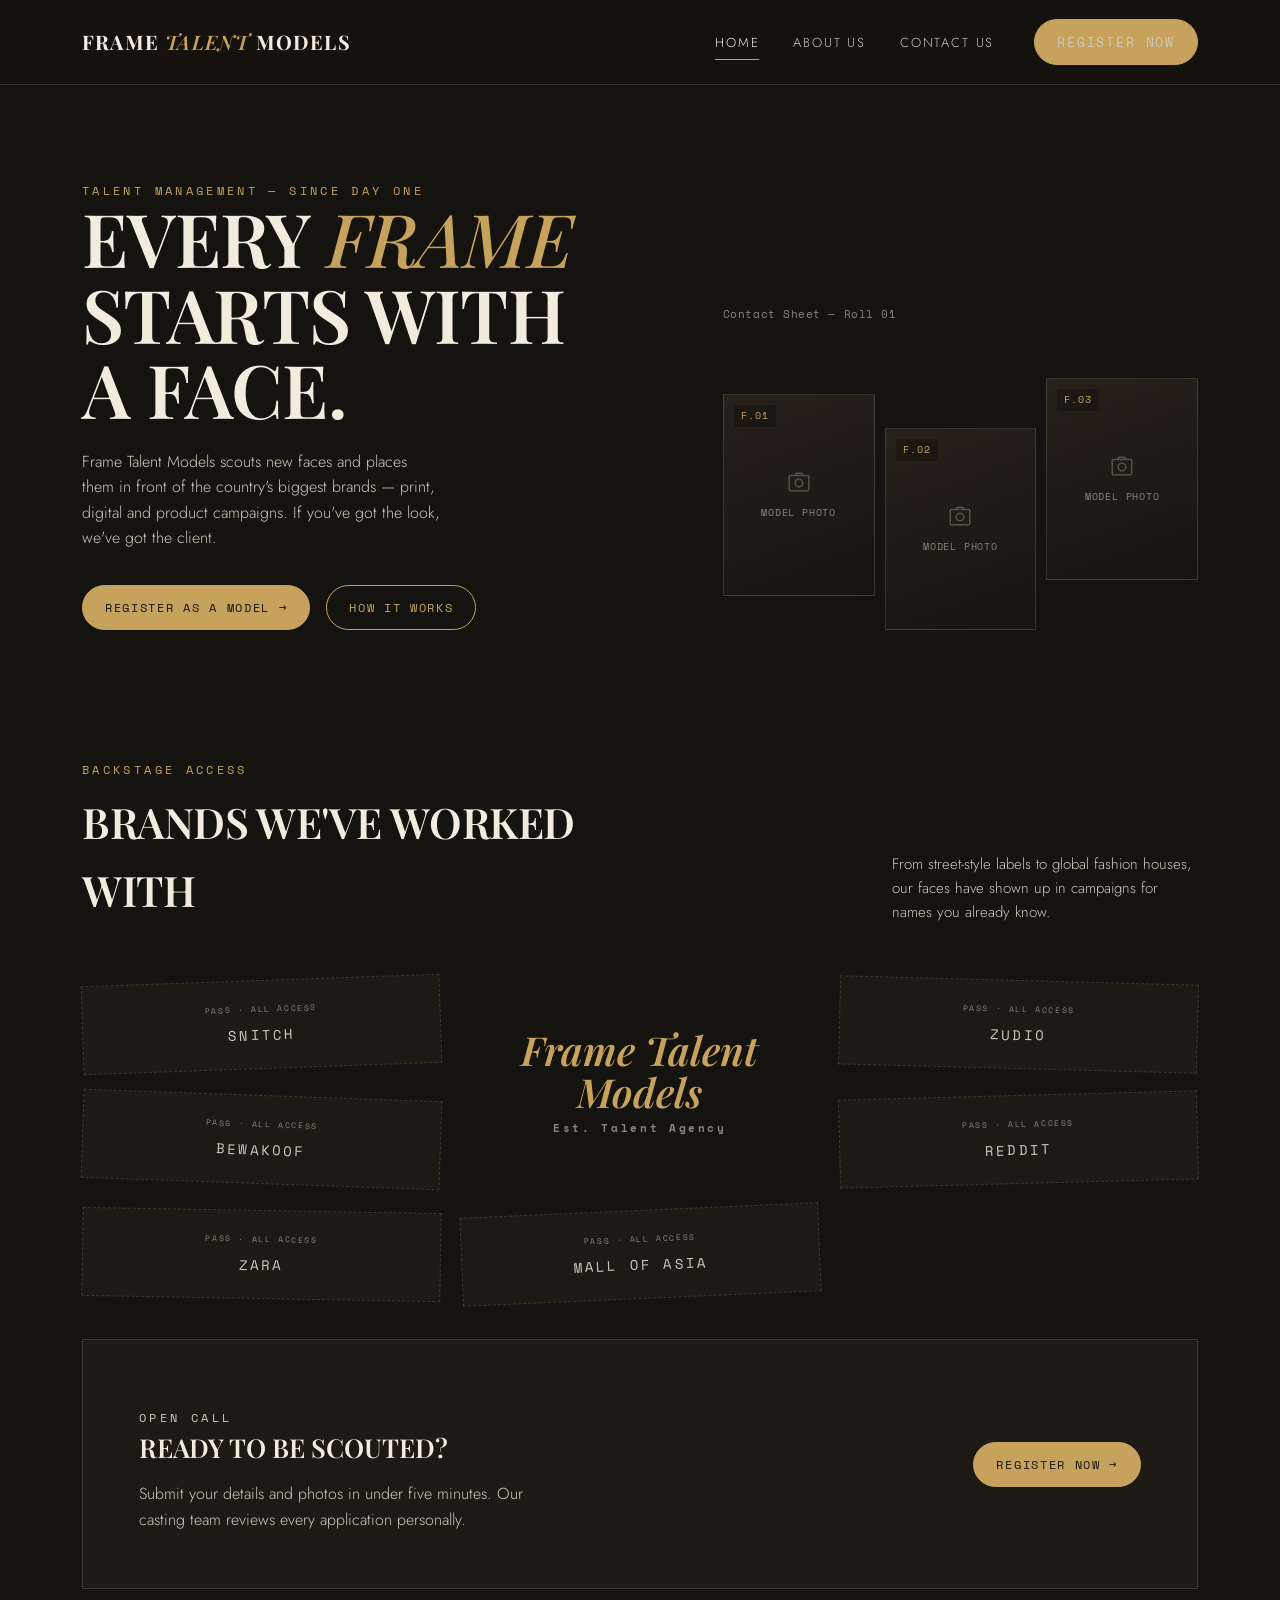
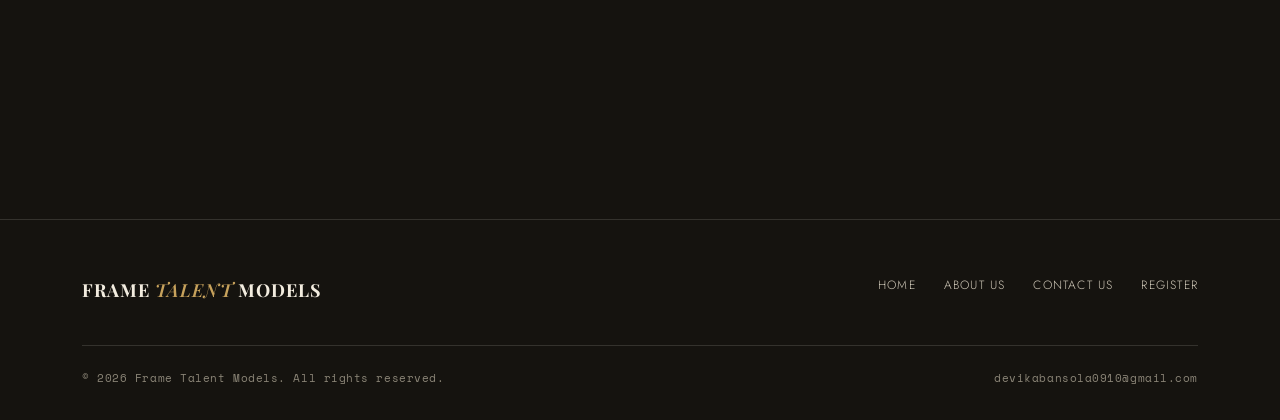
==== index.html @ 77455b9f "Add files via upload" ====
<!doctype html>
<html lang="en">
<head>
<meta charset="UTF-8">
<meta name="viewport" content="width=device-width, initial-scale=1.0">
<title>Frame Talent Models — Talent Management &amp; Modeling Agency</title>
<link rel="stylesheet" href="style.css">
</head>
<body>

<header class="site-header">
  <div class="wrap">
    <a href="index.html" class="logo">Frame <span>Talent</span> Models</a>
    <nav class="main-nav" id="mainNav">
      <ul>
        <li><a href="index.html" class="active">Home</a></li>
        <li><a href="about.html">About Us</a></li>
        <li><a href="contact.html">Contact Us</a></li>
      </ul>
      <a href="register.html" class="btn btn-solid">Register Now</a>
    </nav>
    <button class="nav-toggle" id="navToggle" aria-label="Toggle menu" aria-expanded="false">
      <span></span><span></span><span></span>
    </button>
  </div>
</header>

<main>
  <section class="hero">
    <div class="wrap">
      <div class="hero-top">
        <div>
          <p class="eyebrow">Talent Management — Since Day One</p>
          <h1>Every <em>Frame</em><br>Starts With<br>A Face.</h1>
          <p class="hero-copy">Frame Talent Models scouts new faces and places them in front of the country's biggest brands — print, digital and product campaigns. If you've got the look, we've got the client.</p>
          <div class="hero-cta">
            <a href="register.html" class="btn btn-solid">Register as a Model →</a>
            <a href="about.html" class="btn">How It Works</a>
          </div>
        </div>
        <div>
          <p class="hero-note">Contact Sheet — Roll 01</p>
          <div class="contact-sheet" aria-hidden="true">
            <div class="frame">
              <div class="frame-id">F.01</div>
              <div class="frame-placeholder">
                <svg viewBox="0 0 24 24" fill="none" stroke="currentColor" stroke-width="1.4"><rect x="3" y="6" width="18" height="14" rx="1"/><circle cx="12" cy="13" r="3.5"/><path d="M8 6l1.5-2h5L16 6"/></svg>
                Model photo
              </div>
            </div>
            <div class="frame">
              <div class="frame-id">F.02</div>
              <div class="frame-placeholder">
                <svg viewBox="0 0 24 24" fill="none" stroke="currentColor" stroke-width="1.4"><rect x="3" y="6" width="18" height="14" rx="1"/><circle cx="12" cy="13" r="3.5"/><path d="M8 6l1.5-2h5L16 6"/></svg>
                Model photo
              </div>
            </div>
            <div class="frame">
              <div class="frame-id">F.03</div>
              <div class="frame-placeholder">
                <svg viewBox="0 0 24 24" fill="none" stroke="currentColor" stroke-width="1.4"><rect x="3" y="6" width="18" height="14" rx="1"/><circle cx="12" cy="13" r="3.5"/><path d="M8 6l1.5-2h5L16 6"/></svg>
                Model photo
              </div>
            </div>
          </div>
        </div>
      </div>
    </div>
  </section>

  <section class="section brandwall">
    <div class="wrap">
      <div class="section-head">
        <div>
          <p class="eyebrow">Backstage Access</p>
          <h2>Brands We've Worked With</h2>
        </div>
        <p class="section-lede">From street-style labels to global fashion houses, our faces have shown up in campaigns for names you already know.</p>
      </div>

      <div class="pass-grid">
        <div class="pass" style="--r:-2deg">Snitch</div>
        <div class="pass" style="--r:1.5deg">Zudio</div>
        <div class="pass-center">
          <div class="stamp">Frame Talent<br>Models<small>Est. Talent Agency</small></div>
        </div>
        <div class="pass" style="--r:2deg">Bewakoof</div>
        <div class="pass" style="--r:-1.5deg">Reddit</div>
        <div class="pass" style="--r:1deg">Zara</div>
        <div class="pass" style="--r:-2.5deg">Mall of Asia</div>
      </div>
    </div>
  </section>

  <section class="section" style="padding-top:0">
    <div class="wrap">
      <div class="contact-card">
        <div>
          <p class="eyebrow">Open Call</p>
          <h3>Ready to be scouted?</h3>
          <p>Submit your details and photos in under five minutes. Our casting team reviews every application personally.</p>
        </div>
        <a href="register.html" class="btn btn-solid">Register Now →</a>
      </div>
    </div>
  </section>
</main>

<footer class="site-footer">
  <div class="wrap">
    <div class="footer-grid">
      <a href="index.html" class="logo">Frame <span>Talent</span> Models</a>
      <div class="footer-links">
        <a href="index.html">Home</a>
        <a href="about.html">About Us</a>
        <a href="contact.html">Contact Us</a>
        <a href="register.html">Register</a>
      </div>
    </div>
    <div class="footer-bottom">
      <span>© 2026 Frame Talent Models. All rights reserved.</span>
      <span>devikabansola0910@gmail.com</span>
    </div>
  </div>
</footer>

<script src="script.js"></script>
</body>
</html>
---- style.css ----
/* =========================================================
   FRAME TALENT MODELS — design tokens
   Palette: warm near-black ink, cream paper, muted gold,
   deep wine accent, taupe mist for quiet secondary text.
   Type: Playfair Display (editorial serif, used with restraint,
   italic for accent words) + Jost (clean geometric sans for
   nav/body) + Space Mono (backstage-pass / contact-sheet
   utility labels — ties to the "FRAME" in the brand name).
   ========================================================= */

@import url('https://fonts.googleapis.com/css2?family=Playfair+Display:ital,wght@0,500;0,600;0,700;1,500;1,600&family=Jost:wght@300;400;500;600&family=Space+Mono:wght@400;700&display=swap');

:root{
  --ink: #15130f;
  --ink-soft: #1d1a14;
  --paper: #f2ecdf;
  --paper-dim: #cfc8b8;
  --gold: #c7a25c;
  --wine: #5c1f2b;
  --mist: #8b8577;
  --line: rgba(242,236,223,0.14);

  --serif: 'Playfair Display', Georgia, serif;
  --sans: 'Jost', 'Helvetica Neue', Arial, sans-serif;
  --mono: 'Space Mono', monospace;

  --max: 1180px;
}

*,*::before,*::after{ box-sizing: border-box; }
html{ scroll-behavior: smooth; }
body{
  margin:0;
  background: var(--ink);
  color: var(--paper);
  font-family: var(--sans);
  font-weight: 300;
  line-height: 1.6;
  -webkit-font-smoothing: antialiased;
}
img{ max-width:100%; display:block; }
a{ color: inherit; text-decoration: none; }
h1,h2,h3{ font-family: var(--serif); font-weight: 600; margin: 0; }
p{ margin: 0; }
ul{ list-style:none; margin:0; padding:0; }
button{ font-family: inherit; cursor:pointer; }

:focus-visible{
  outline: 2px solid var(--gold);
  outline-offset: 3px;
}

.wrap{
  max-width: var(--max);
  margin: 0 auto;
  padding: 0 32px;
}

.eyebrow{
  font-family: var(--mono);
  font-size: 12px;
  letter-spacing: 0.28em;
  text-transform: uppercase;
  color: var(--gold);
}

/* ---------------- header ---------------- */
.site-header{
  position: sticky;
  top: 0;
  z-index: 50;
  background: rgba(21,19,15,0.86);
  backdrop-filter: blur(10px);
  border-bottom: 1px solid var(--line);
}
.site-header .wrap{
  display:flex;
  align-items:center;
  justify-content: space-between;
  height: 84px;
}
.logo{
  font-family: var(--serif);
  font-weight: 700;
  font-size: 20px;
  letter-spacing: 0.06em;
  text-transform: uppercase;
  white-space: nowrap;
}
.logo span{ color: var(--gold); font-style: italic; font-weight: 600;}

.main-nav{
  display:flex;
  align-items:center;
  gap: 40px;
}
.main-nav ul{
  display:flex;
  gap: 34px;
}
.main-nav a{
  font-size: 13px;
  letter-spacing: 0.14em;
  text-transform: uppercase;
  color: var(--paper-dim);
  transition: color .2s ease;
  position:relative;
}
.main-nav a:hover, .main-nav a.active{ color: var(--paper); }
.main-nav a.active::after{
  content:'';
  position:absolute;
  left:0; right:0; bottom:-8px;
  height:1px;
  background: var(--gold);
}
.btn{
  display:inline-flex;
  align-items:center;
  gap:8px;
  font-family: var(--mono);
  font-size: 12px;
  letter-spacing: 0.14em;
  text-transform: uppercase;
  padding: 12px 22px;
  border: 1px solid var(--gold);
  color: var(--gold);
  border-radius: 999px;
  transition: background .2s ease, color .2s ease, transform .2s ease;
  background: transparent;
}
.btn:hover{ background: var(--gold); color: var(--ink); transform: translateY(-1px); }
.btn-solid{
  background: var(--gold);
  color: var(--ink);
}
.btn-solid:hover{ background: var(--paper); border-color: var(--paper); }

.nav-toggle{
  display:none;
  flex-direction: column;
  gap: 5px;
  background:none;
  border:none;
  padding: 8px;
}
.nav-toggle span{
  width: 22px; height: 1px; background: var(--paper);
}

/* ---------------- footer ---------------- */
.site-footer{
  border-top: 1px solid var(--line);
  padding: 56px 0 32px;
  margin-top: 120px;
}
.footer-grid{
  display:flex;
  justify-content: space-between;
  align-items: flex-start;
  gap: 32px;
  flex-wrap: wrap;
}
.footer-grid .logo{ font-size: 18px; }
.footer-links{
  display:flex;
  gap: 28px;
}
.footer-links a{
  font-size: 12px;
  letter-spacing: 0.1em;
  text-transform: uppercase;
  color: var(--paper-dim);
}
.footer-links a:hover{ color: var(--gold); }
.footer-bottom{
  margin-top: 40px;
  padding-top: 24px;
  border-top: 1px solid var(--line);
  display:flex;
  justify-content: space-between;
  font-family: var(--mono);
  font-size: 11px;
  color: var(--mist);
  letter-spacing: 0.05em;
  flex-wrap:wrap;
  gap: 10px;
}

/* ---------------- hero ---------------- */
.hero{
  padding: 96px 0 60px;
  position: relative;
}
.hero-top{
  display:grid;
  grid-template-columns: 1.1fr 0.9fr;
  gap: 60px;
  align-items:end;
}
.hero h1{
  font-size: clamp(40px, 6vw, 74px);
  line-height: 1.02;
  letter-spacing: -0.01em;
  text-transform: uppercase;
}
.hero h1 em{
  font-style: italic;
  color: var(--gold);
  font-weight: 500;
}
.hero-copy{
  color: var(--paper-dim);
  font-size: 16px;
  max-width: 40ch;
  margin-top: 22px;
}
.hero-cta{
  display:flex;
  gap: 16px;
  margin-top: 34px;
  flex-wrap: wrap;
  align-items:center;
}
.hero-note{
  font-family: var(--mono);
  font-size: 11px;
  color: var(--mist);
  letter-spacing: 0.05em;
}

/* contact-sheet style photo grid — nods to "FRAME" */
.contact-sheet{
  display:grid;
  grid-template-columns: repeat(3, 1fr);
  gap: 10px;
  margin-top: 70px;
}
.frame{
  position:relative;
  aspect-ratio: 3/4;
  background:
    linear-gradient(160deg, #26221a 0%, #17140f 100%);
  border: 1px solid var(--line);
  overflow: hidden;
}
.frame:nth-child(2){ margin-top: 34px; }
.frame:nth-child(3){ margin-top: -16px; }
.frame img{ width:100%; height:100%; object-fit: cover; }
.frame .frame-id{
  position:absolute;
  left: 10px; top: 10px;
  font-family: var(--mono);
  font-size: 10px;
  letter-spacing: 0.1em;
  color: var(--gold);
  background: rgba(21,19,15,0.55);
  padding: 3px 7px;
}
.frame .frame-placeholder{
  position:absolute;
  inset:0;
  display:flex;
  align-items:center;
  justify-content:center;
  flex-direction: column;
  gap:10px;
  color: var(--mist);
  font-family: var(--mono);
  font-size: 10px;
  letter-spacing: 0.08em;
  text-align:center;
  padding: 10px;
  text-transform: uppercase;
}
.frame .frame-placeholder svg{ width:26px; height:26px; opacity:.5; }

/* ---------------- section shell ---------------- */
.section{ padding: 110px 0; }
.section-head{
  display:flex;
  justify-content: space-between;
  align-items: flex-end;
  gap: 24px;
  margin-bottom: 56px;
  flex-wrap: wrap;
}
.section-head h2{
  font-size: clamp(28px, 3.4vw, 42px);
  text-transform: uppercase;
  letter-spacing: -0.01em;
  margin-top: 10px;
  max-width: 20ch;
}
.section-lede{
  max-width: 34ch;
  color: var(--paper-dim);
  font-size: 15px;
}

/* ---------------- brand wall (signature element) ---------------- */
.brandwall{
  position:relative;
  padding: 70px 0 40px;
}
.pass-grid{
  display:grid;
  grid-template-columns: repeat(3, 1fr);
  grid-template-rows: repeat(2, auto);
  gap: 26px 20px;
  align-items:center;
  position:relative;
}
.pass{
  border: 1px dashed var(--line);
  padding: 22px 10px;
  text-align:center;
  font-family: var(--mono);
  font-size: 14px;
  letter-spacing: 0.16em;
  text-transform: uppercase;
  color: var(--paper-dim);
  transform: rotate(var(--r,0deg));
  transition: color .2s ease, border-color .2s ease, transform .2s ease;
  background: var(--ink-soft);
}
.pass:hover{ color: var(--gold); border-color: var(--gold); transform: rotate(0deg); }
.pass::before{
  content:'PASS · ALL ACCESS';
  display:block;
  font-size: 8px;
  letter-spacing: 0.2em;
  color: var(--mist);
  margin-bottom: 8px;
}
.pass-center{
  grid-column: 2;
  grid-row: 1 / 3;
  display:flex;
  align-items:center;
  justify-content:center;
  text-align:center;
  border: none;
  background: none;
  padding: 0 6px;
}
.pass-center .stamp{
  font-family: var(--serif);
  font-style: italic;
  font-weight: 600;
  font-size: clamp(26px, 3.2vw, 40px);
  color: var(--gold);
  line-height: 1.05;
}
.pass-center .stamp small{
  display:block;
  font-family: var(--mono);
  font-style: normal;
  font-size: 11px;
  letter-spacing: 0.24em;
  color: var(--mist);
  margin-top: 10px;
}

/* ---------------- about page ---------------- */
.about-grid{
  display:grid;
  grid-template-columns: 0.9fr 1.1fr;
  gap: 70px;
  align-items:start;
}
.about-grid .frame{ aspect-ratio: 4/5; }
.about-copy p{ color: var(--paper-dim); margin-bottom: 20px; font-size: 16px; }
.about-copy p:last-child{ margin-bottom:0; }
.stat-row{
  display:flex;
  gap: 48px;
  margin-top: 46px;
  flex-wrap: wrap;
}
.stat-row .stat b{
  display:block;
  font-family: var(--serif);
  font-size: 34px;
  color: var(--gold);
}
.stat-row .stat span{
  font-family: var(--mono);
  font-size: 11px;
  letter-spacing: 0.1em;
  color: var(--mist);
  text-transform: uppercase;
}

.step-list{
  margin-top: 20px;
  border-top: 1px solid var(--line);
}
.step{
  display:grid;
  grid-template-columns: 70px 1fr;
  gap: 24px;
  padding: 28px 0;
  border-bottom: 1px solid var(--line);
}
.step .num{
  font-family: var(--mono);
  color: var(--gold);
  font-size: 13px;
}
.step h3{ font-size: 19px; text-transform: uppercase; letter-spacing: 0.01em; }
.step p{ color: var(--paper-dim); margin-top: 8px; font-size: 15px; max-width: 55ch; }

/* ---------------- contact page ---------------- */
.contact-card{
  border: 1px solid var(--line);
  background: var(--ink-soft);
  padding: 56px;
  display:grid;
  grid-template-columns: 1fr auto;
  align-items:center;
  gap: 30px;
}
.contact-card h3{ font-size: 26px; text-transform: uppercase; }
.contact-card p{ color: var(--paper-dim); margin-top: 12px; max-width: 46ch; }
.contact-details{
  display:grid;
  gap: 26px;
  margin-top: 50px;
  grid-template-columns: repeat(3, 1fr);
}
.contact-details .item span.eyebrow{ display:block; margin-bottom: 10px; }
.contact-details .item p{ color: var(--paper-dim); font-size: 15px; }

/* ---------------- register form ---------------- */
.form-shell{
  border: 1px solid var(--line);
  background: var(--ink-soft);
  padding: 56px;
}
.form-grid{
  display:grid;
  grid-template-columns: 1fr 1fr;
  gap: 26px 28px;
}
.field{ display:flex; flex-direction:column; gap:9px; }
.field.full{ grid-column: 1 / -1; }
.field label{
  font-family: var(--mono);
  font-size: 11px;
  letter-spacing: 0.12em;
  text-transform: uppercase;
  color: var(--mist);
}
.field input[type=text],
.field input[type=email],
.field input[type=tel],
.field input[type=date],
.field input[type=url],
.field select{
  background: transparent;
  border: none;
  border-bottom: 1px solid var(--line);
  padding: 12px 2px;
  color: var(--paper);
  font-family: var(--sans);
  font-size: 15px;
  border-radius: 0;
  transition: border-color .2s ease;
}
.field select{ appearance:none; -webkit-appearance:none; }
.field select option{ background: var(--ink); color: var(--paper); }
.field input:focus, .field select:focus{ border-color: var(--gold); }
.select-wrap{ position:relative; }
.select-wrap::after{
  content:'▾';
  position:absolute; right:4px; top:12px;
  color: var(--gold); font-size: 12px; pointer-events:none;
}

.file-field{
  border: 1px dashed var(--line);
  padding: 20px;
  display:flex;
  align-items:center;
  justify-content: space-between;
  gap: 16px;
  flex-wrap: wrap;
  transition: border-color .2s ease;
}
.file-field:hover{ border-color: var(--gold); }
.file-field .file-meta{ display:flex; flex-direction:column; gap:4px; }
.file-field .file-meta .name{ font-size: 14px; color: var(--paper-dim); }
.file-field .file-name-out{
  font-family: var(--mono);
  font-size: 11px;
  color: var(--gold);
}
.file-btn{
  position:relative;
  overflow:hidden;
  display:inline-block;
}
.file-btn input[type=file]{
  position:absolute; inset:0; opacity:0; cursor:pointer; width:100%; height:100%;
}

.submit-row{
  margin-top: 40px;
  display:flex;
  align-items:center;
  gap: 24px;
  flex-wrap: wrap;
}
.form-note{
  font-family: var(--mono);
  font-size: 11px;
  color: var(--mist);
  letter-spacing: 0.03em;
  max-width: 42ch;
}

.status-panel{
  display:none;
  text-align:center;
  padding: 70px 20px;
}
.status-panel.show{ display:block; }
.status-panel .eyebrow{ display:block; margin-bottom: 18px; }
.status-panel h3{ font-size: clamp(26px, 3.4vw, 38px); text-transform: uppercase; }
.status-panel p{ color: var(--paper-dim); max-width: 46ch; margin: 18px auto 0; }
.status-panel .btn{ margin-top: 34px; }
.status-panel.error h3{ color: var(--wine); }

@media (max-width: 860px){
  .hero-top{ grid-template-columns: 1fr; gap: 34px; }
  .about-grid{ grid-template-columns: 1fr; }
  .form-grid{ grid-template-columns: 1fr; }
  .contact-details{ grid-template-columns: 1fr; }
  .contact-card{ grid-template-columns: 1fr; text-align:left; }
  .pass-grid{ grid-template-columns: repeat(2, 1fr); }
  .pass-center{ grid-column: 1 / -1; grid-row: auto; padding: 30px 0; }
  .main-nav{ position: fixed; inset: 84px 0 0 0; background: var(--ink); flex-direction:column; align-items:flex-start; padding: 40px 32px; gap: 34px; transform: translateX(100%); transition: transform .3s ease; }
  .main-nav.open{ transform: translateX(0); }
  .main-nav ul{ flex-direction:column; gap: 22px; }
  .main-nav a{ font-size: 15px; }
  .nav-toggle{ display:flex; }
}
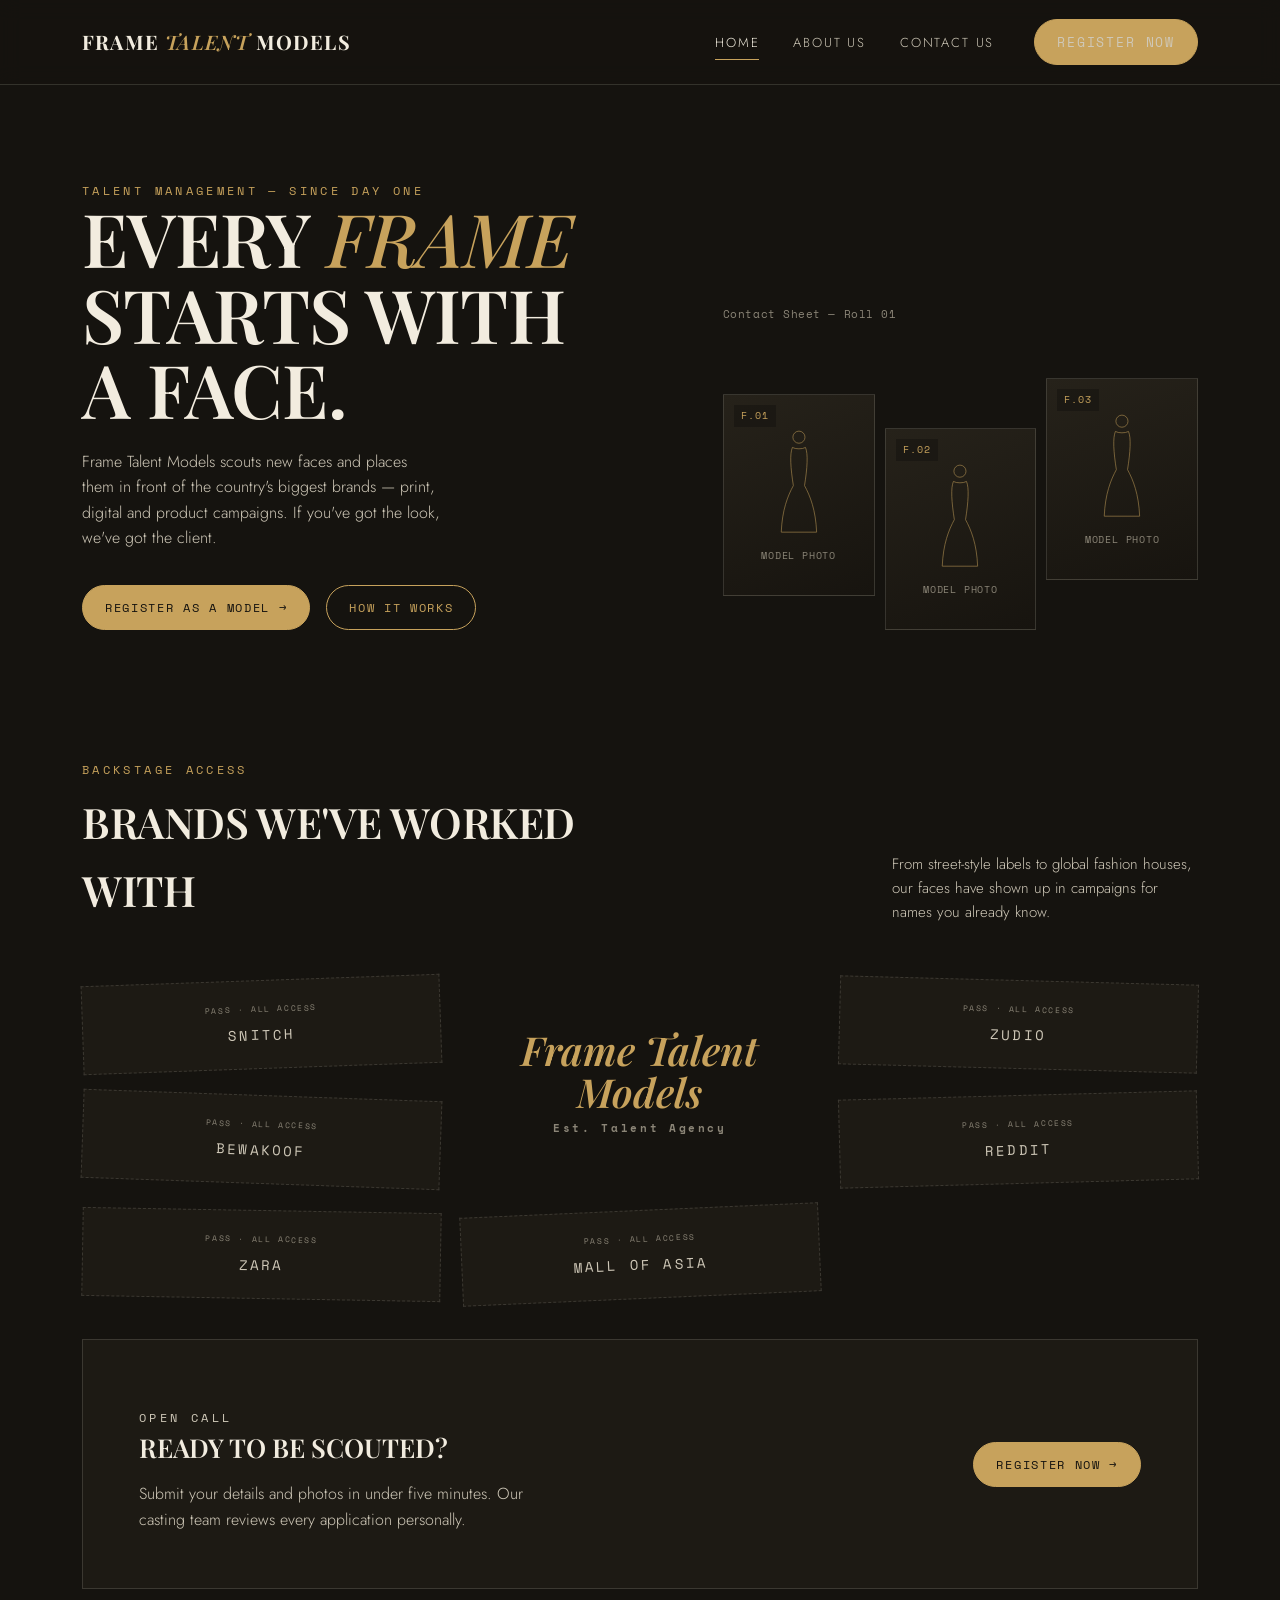
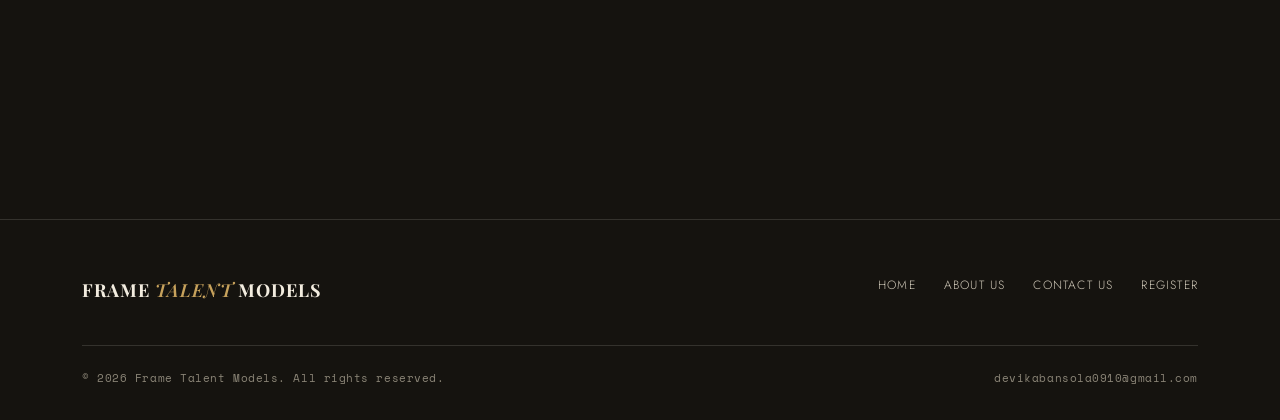
==== commit 266594c0: "Add files via upload" ====
--- a/index.html
+++ b/index.html
@@ -44,21 +44,30 @@
             <div class="frame">
               <div class="frame-id">F.01</div>
               <div class="frame-placeholder">
-                <svg viewBox="0 0 24 24" fill="none" stroke="currentColor" stroke-width="1.4"><rect x="3" y="6" width="18" height="14" rx="1"/><circle cx="12" cy="13" r="3.5"/><path d="M8 6l1.5-2h5L16 6"/></svg>
+                <svg class="figure-art" viewBox="0 0 120 240" fill="none" stroke="currentColor" stroke-width="1.4">
+                  <circle cx="60" cy="24" r="13"/>
+                  <path d="M46,46 C40,60 42,90 48,128 C36,150 24,180 22,228 L98,228 C96,180 84,150 72,128 C78,90 80,60 74,46 C68,50 52,50 46,46 Z"/>
+                </svg>
                 Model photo
               </div>
             </div>
             <div class="frame">
               <div class="frame-id">F.02</div>
               <div class="frame-placeholder">
-                <svg viewBox="0 0 24 24" fill="none" stroke="currentColor" stroke-width="1.4"><rect x="3" y="6" width="18" height="14" rx="1"/><circle cx="12" cy="13" r="3.5"/><path d="M8 6l1.5-2h5L16 6"/></svg>
+                <svg class="figure-art" viewBox="0 0 120 240" fill="none" stroke="currentColor" stroke-width="1.4">
+                  <circle cx="60" cy="24" r="13"/>
+                  <path d="M46,46 C40,60 42,90 48,128 C36,150 24,180 22,228 L98,228 C96,180 84,150 72,128 C78,90 80,60 74,46 C68,50 52,50 46,46 Z"/>
+                </svg>
                 Model photo
               </div>
             </div>
             <div class="frame">
               <div class="frame-id">F.03</div>
               <div class="frame-placeholder">
-                <svg viewBox="0 0 24 24" fill="none" stroke="currentColor" stroke-width="1.4"><rect x="3" y="6" width="18" height="14" rx="1"/><circle cx="12" cy="13" r="3.5"/><path d="M8 6l1.5-2h5L16 6"/></svg>
+                <svg class="figure-art" viewBox="0 0 120 240" fill="none" stroke="currentColor" stroke-width="1.4">
+                  <circle cx="60" cy="24" r="13"/>
+                  <path d="M46,46 C40,60 42,90 48,128 C36,150 24,180 22,228 L98,228 C96,180 84,150 72,128 C78,90 80,60 74,46 C68,50 52,50 46,46 Z"/>
+                </svg>
                 Model photo
               </div>
             </div>
--- a/style.css
+++ b/style.css
@@ -274,6 +274,7 @@
   text-transform: uppercase;
 }
 .frame .frame-placeholder svg{ width:26px; height:26px; opacity:.5; }
+.frame .frame-placeholder svg.figure-art{ width:auto; height:62%; opacity:.8; color: var(--gold); }
 
 /* ---------------- section shell ---------------- */
 .section{ padding: 110px 0; }
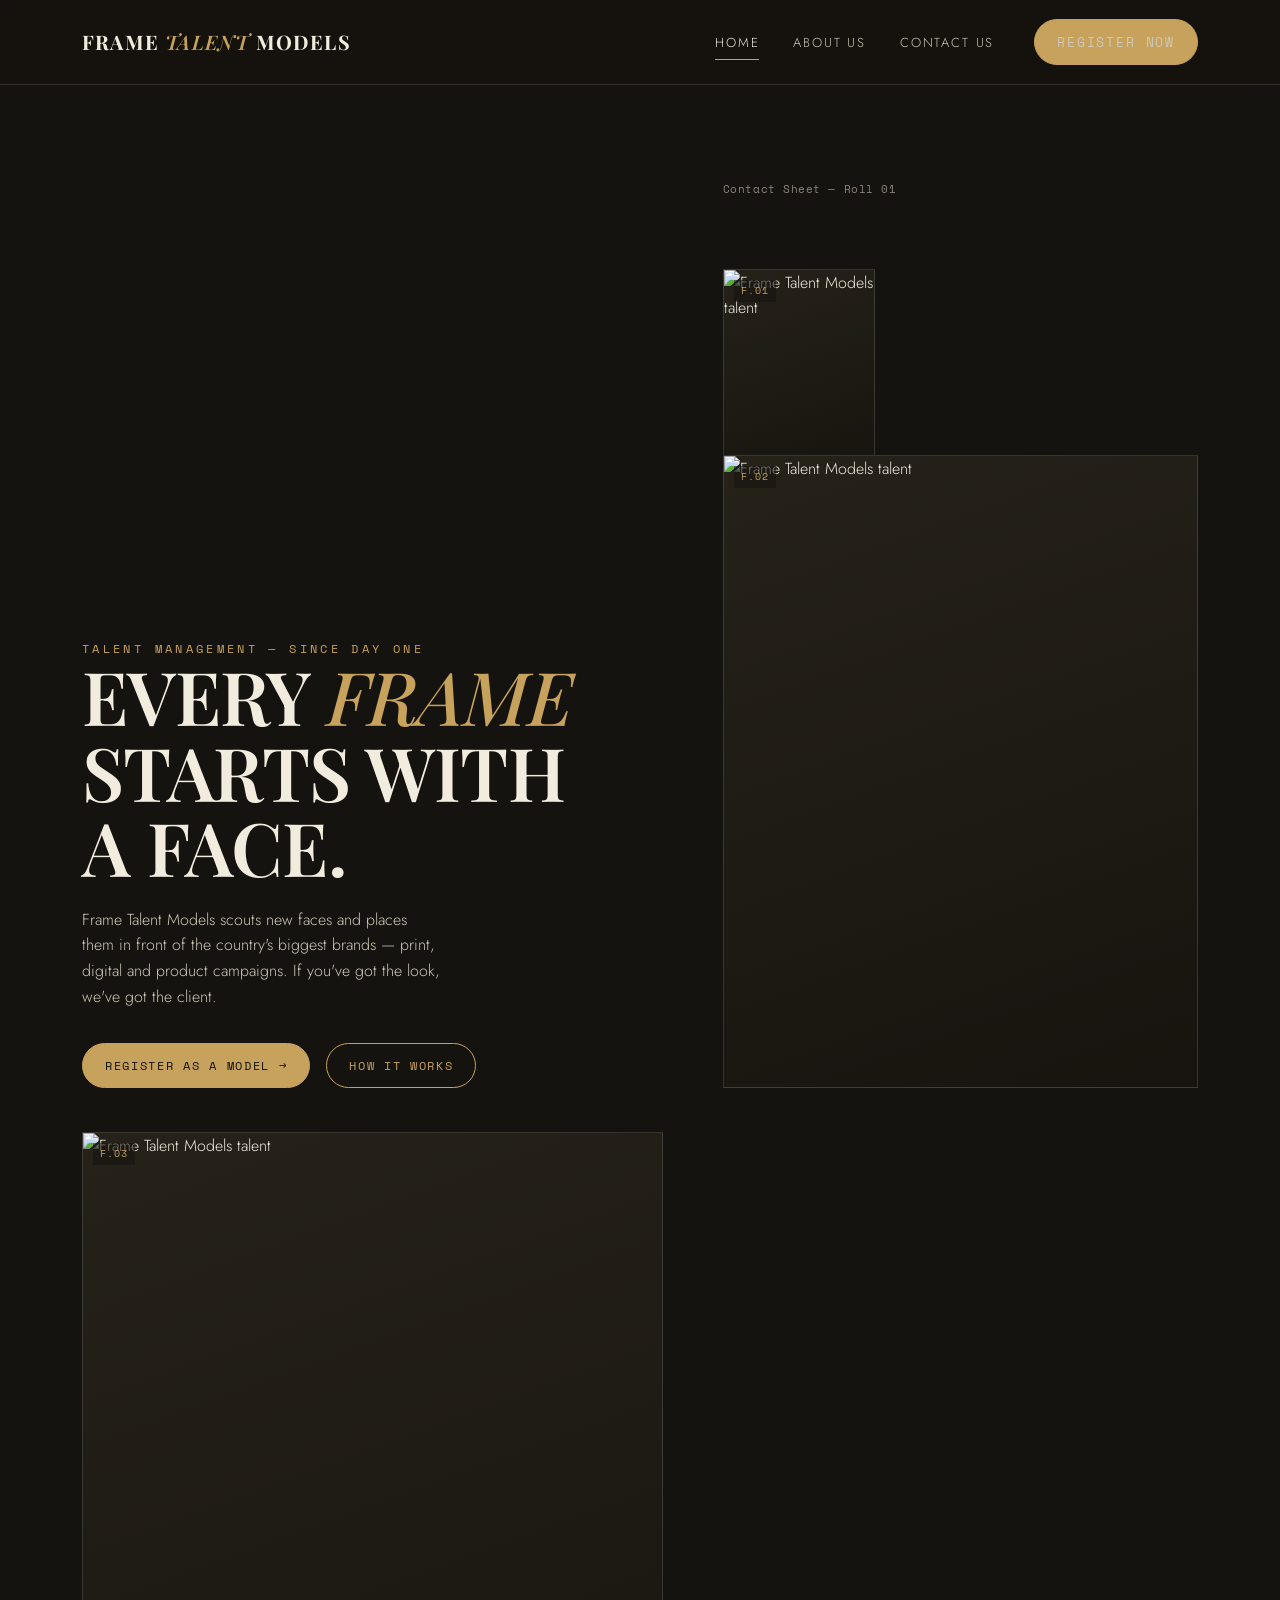
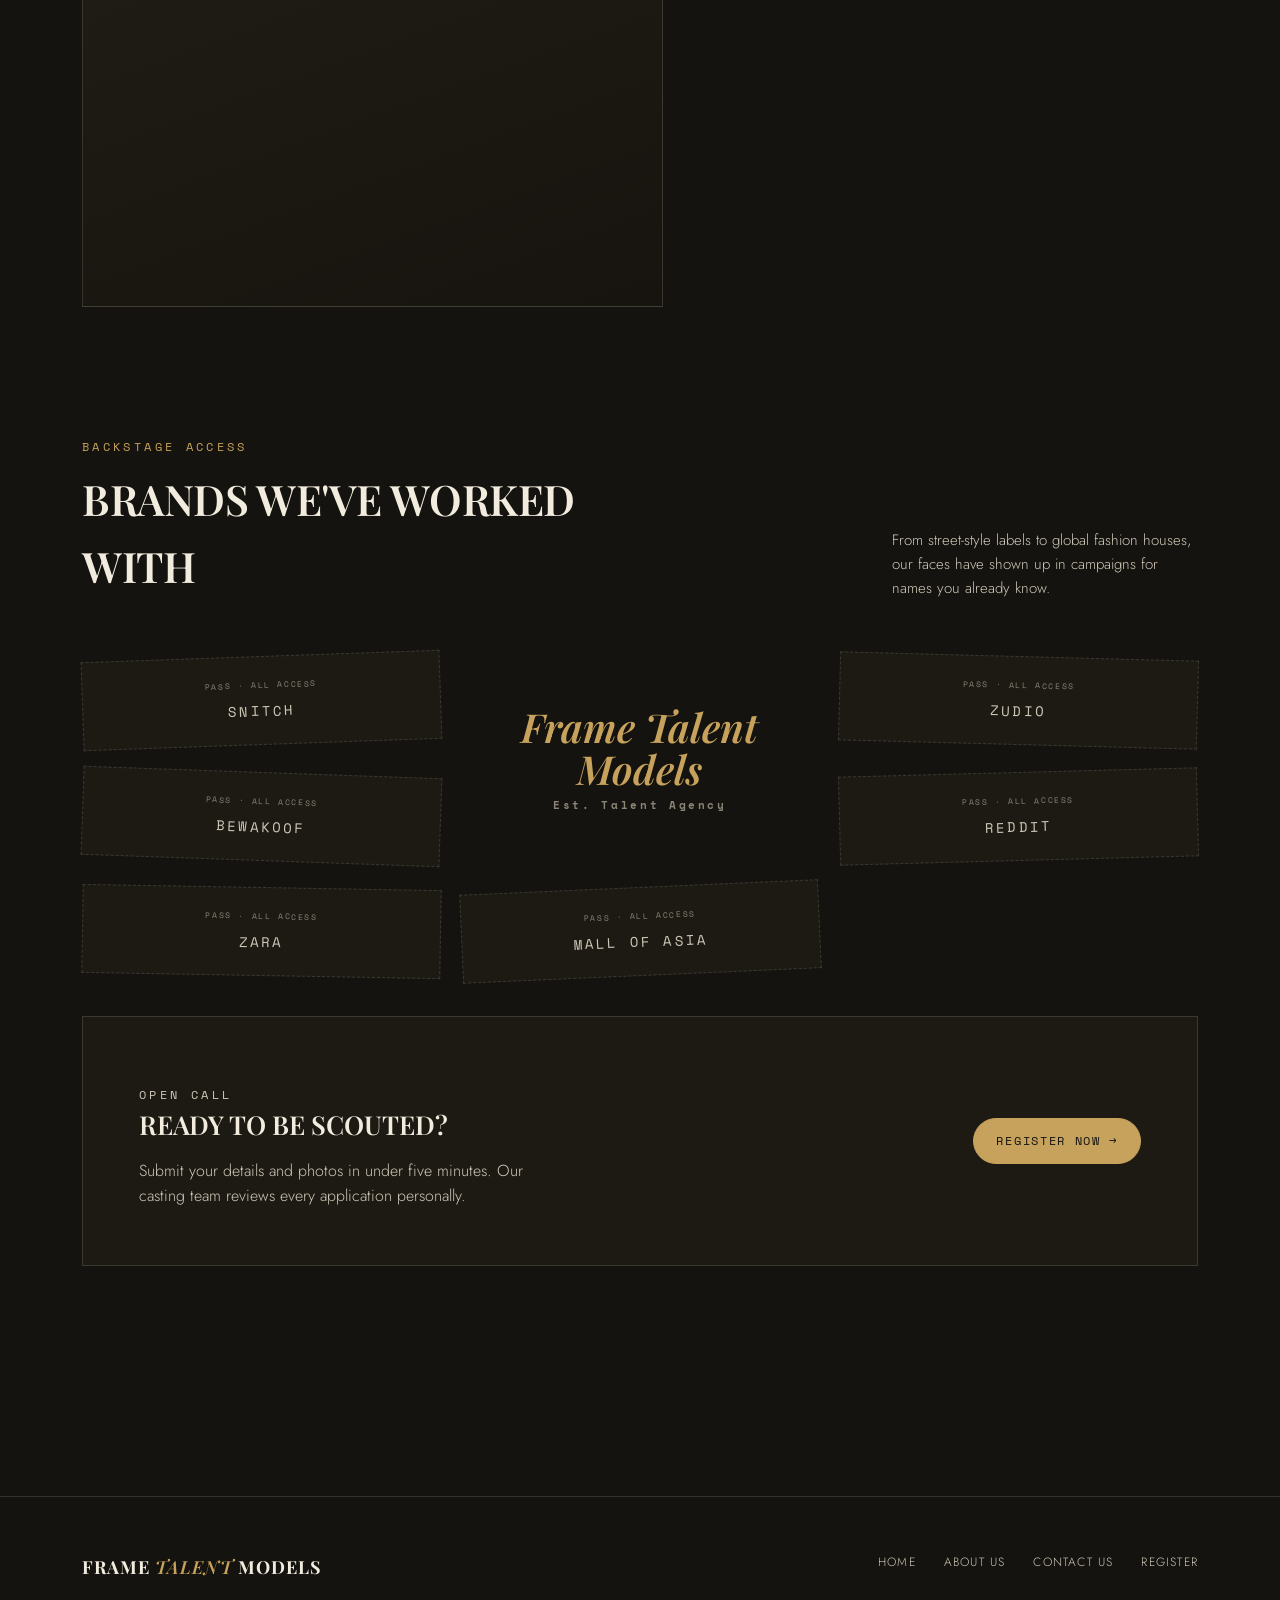
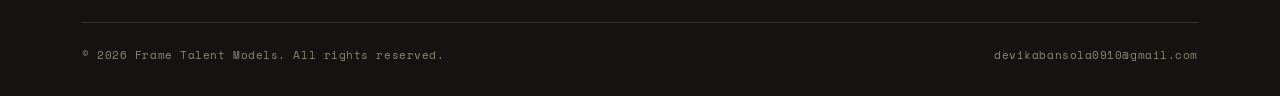
==== commit 3a72d328: "Add files via upload" ====
--- a/index.html
+++ b/index.html
@@ -43,32 +43,17 @@
           <div class="contact-sheet" aria-hidden="true">
             <div class="frame">
               <div class="frame-id">F.01</div>
-              <div class="frame-placeholder">
-                <svg class="figure-art" viewBox="0 0 120 240" fill="none" stroke="currentColor" stroke-width="1.4">
-                  <circle cx="60" cy="24" r="13"/>
-                  <path d="M46,46 C40,60 42,90 48,128 C36,150 24,180 22,228 L98,228 C96,180 84,150 72,128 C78,90 80,60 74,46 C68,50 52,50 46,46 Z"/>
-                </svg>
-                Model photo
+              <img src="images/model-01.jpg" alt="Frame Talent Models talent">
               </div>
             </div>
             <div class="frame">
               <div class="frame-id">F.02</div>
-              <div class="frame-placeholder">
-                <svg class="figure-art" viewBox="0 0 120 240" fill="none" stroke="currentColor" stroke-width="1.4">
-                  <circle cx="60" cy="24" r="13"/>
-                  <path d="M46,46 C40,60 42,90 48,128 C36,150 24,180 22,228 L98,228 C96,180 84,150 72,128 C78,90 80,60 74,46 C68,50 52,50 46,46 Z"/>
-                </svg>
-                Model photo
+              <img src="images/model-02.jpg" alt="Frame Talent Models talent">
               </div>
             </div>
             <div class="frame">
               <div class="frame-id">F.03</div>
-              <div class="frame-placeholder">
-                <svg class="figure-art" viewBox="0 0 120 240" fill="none" stroke="currentColor" stroke-width="1.4">
-                  <circle cx="60" cy="24" r="13"/>
-                  <path d="M46,46 C40,60 42,90 48,128 C36,150 24,180 22,228 L98,228 C96,180 84,150 72,128 C78,90 80,60 74,46 C68,50 52,50 46,46 Z"/>
-                </svg>
-                Model photo
+              <img src="images/model-03.jpg" alt="Frame Talent Models talent">
               </div>
             </div>
           </div>
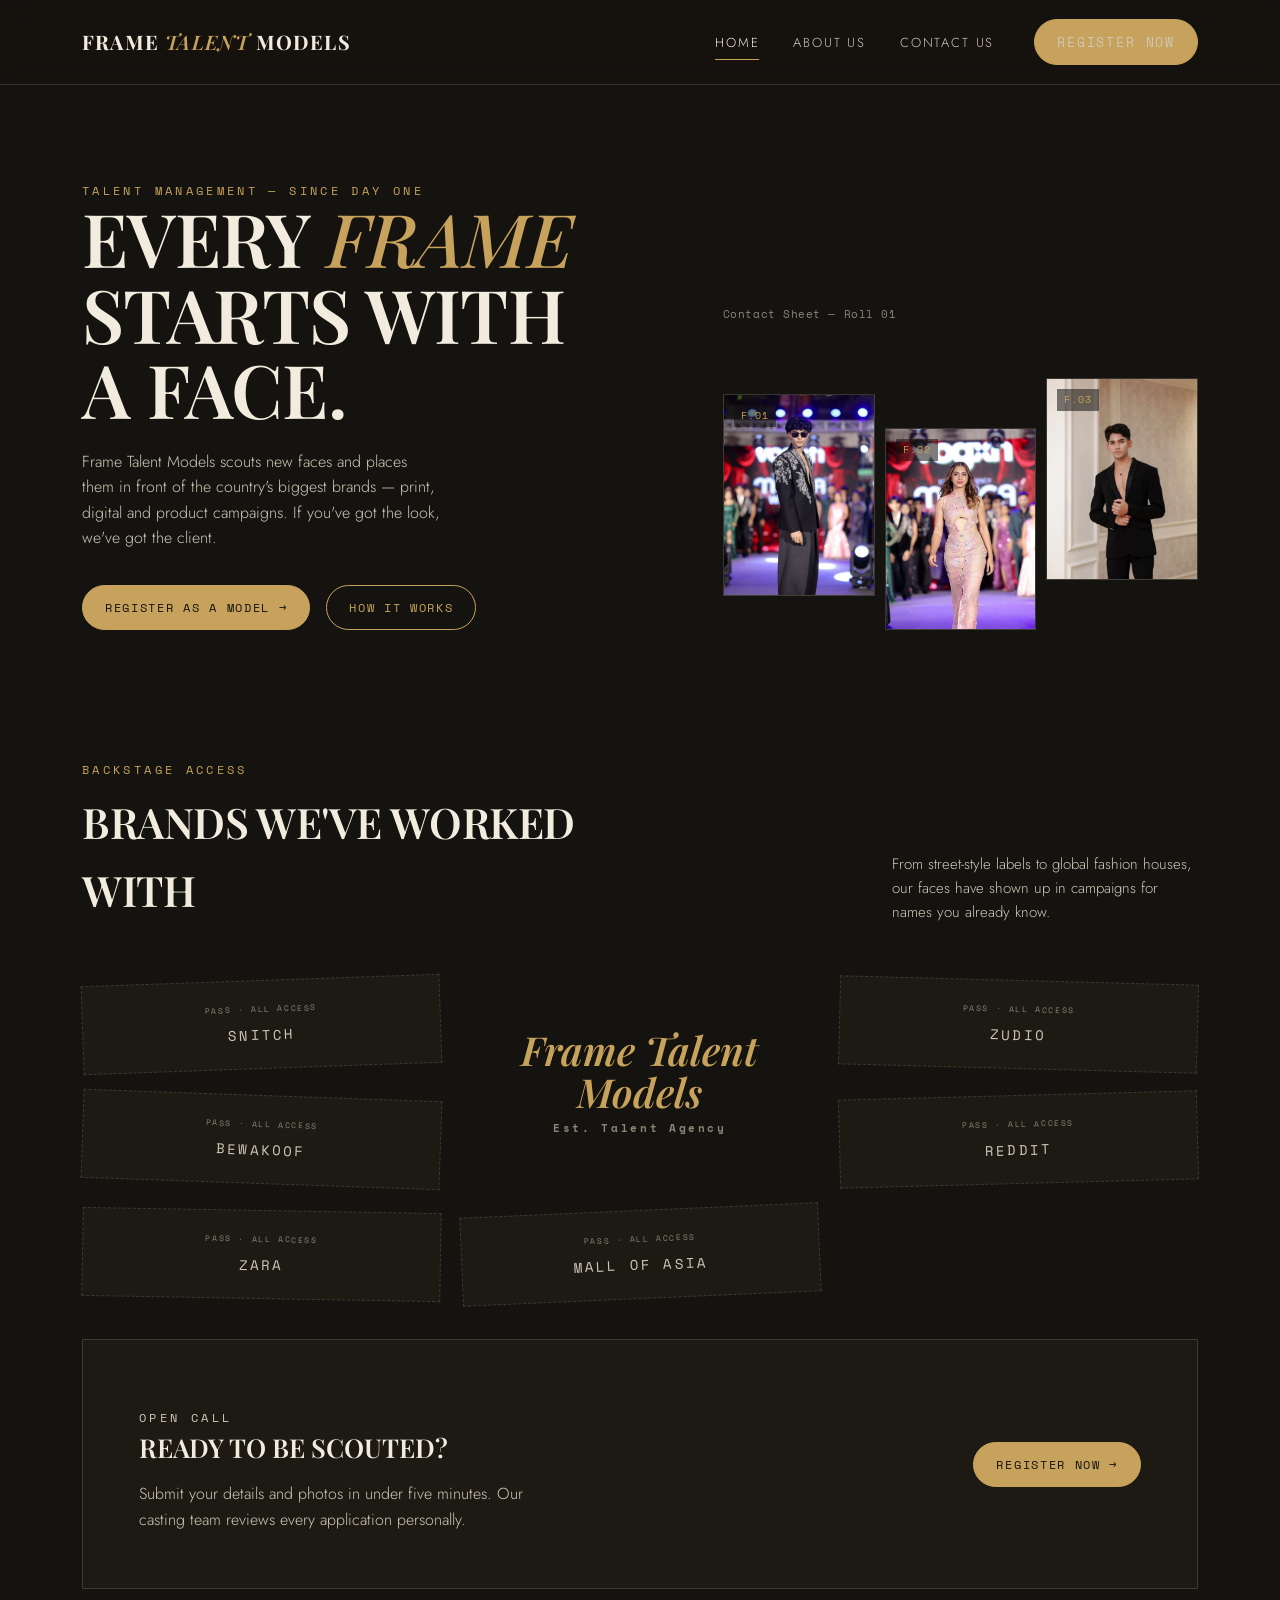
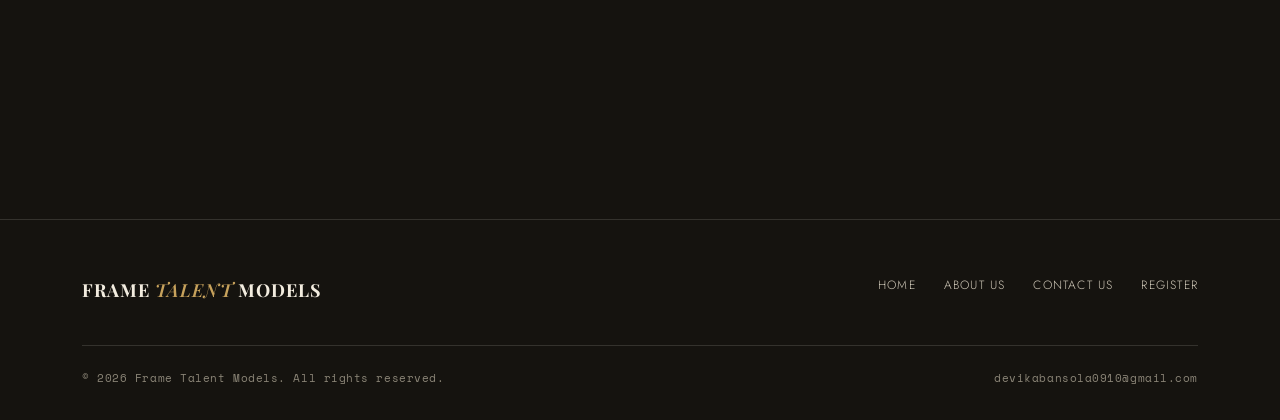
==== commit 4be3fa3f: "Add files via upload" ====
--- a/index.html
+++ b/index.html
@@ -43,18 +43,15 @@
           <div class="contact-sheet" aria-hidden="true">
             <div class="frame">
               <div class="frame-id">F.01</div>
-              <img src="images/model-01.jpg" alt="Frame Talent Models talent">
-              </div>
+              <img src="model-01.jpg" alt="Frame Talent Models talent">
             </div>
             <div class="frame">
               <div class="frame-id">F.02</div>
-              <img src="images/model-02.jpg" alt="Frame Talent Models talent">
-              </div>
+              <img src="model-02.jpg" alt="Frame Talent Models talent">
             </div>
             <div class="frame">
               <div class="frame-id">F.03</div>
-              <img src="images/model-03.jpg" alt="Frame Talent Models talent">
-              </div>
+              <img src="model-03.jpg" alt="Frame Talent Models talent">
             </div>
           </div>
         </div>
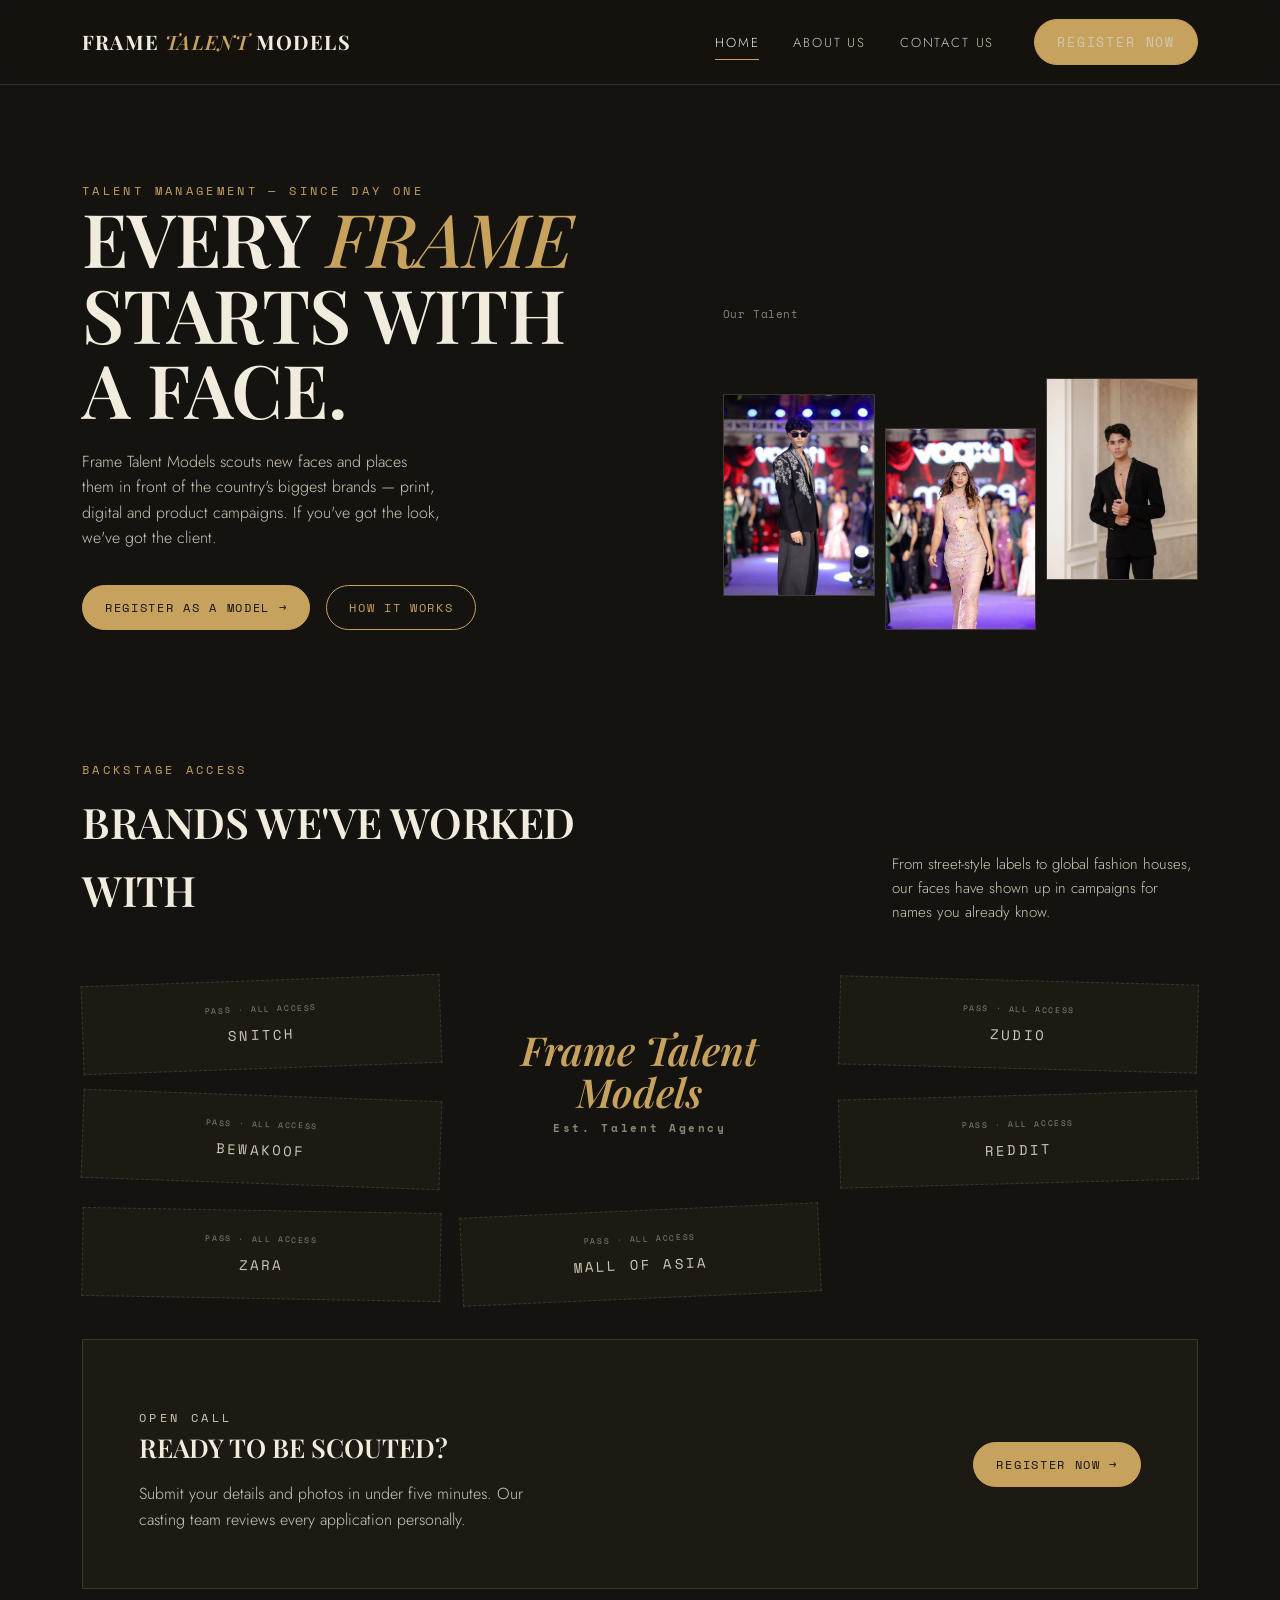
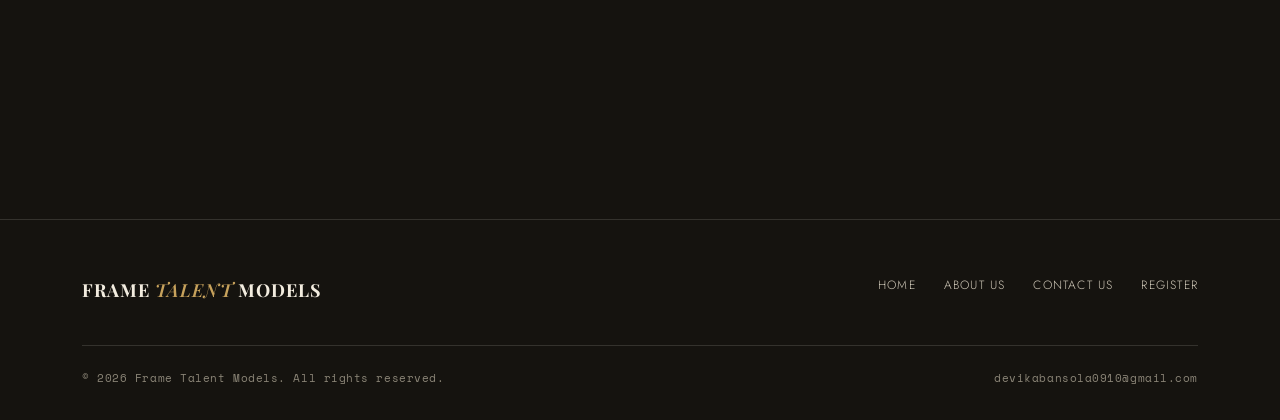
==== commit b142f508: "Add files via upload" ====
--- a/index.html
+++ b/index.html
@@ -39,18 +39,15 @@
           </div>
         </div>
         <div>
-          <p class="hero-note">Contact Sheet — Roll 01</p>
+          <p class="hero-note">Our Talent</p>
           <div class="contact-sheet" aria-hidden="true">
             <div class="frame">
-              <div class="frame-id">F.01</div>
               <img src="model-01.jpg" alt="Frame Talent Models talent">
             </div>
             <div class="frame">
-              <div class="frame-id">F.02</div>
               <img src="model-02.jpg" alt="Frame Talent Models talent">
             </div>
             <div class="frame">
-              <div class="frame-id">F.03</div>
               <img src="model-03.jpg" alt="Frame Talent Models talent">
             </div>
           </div>
